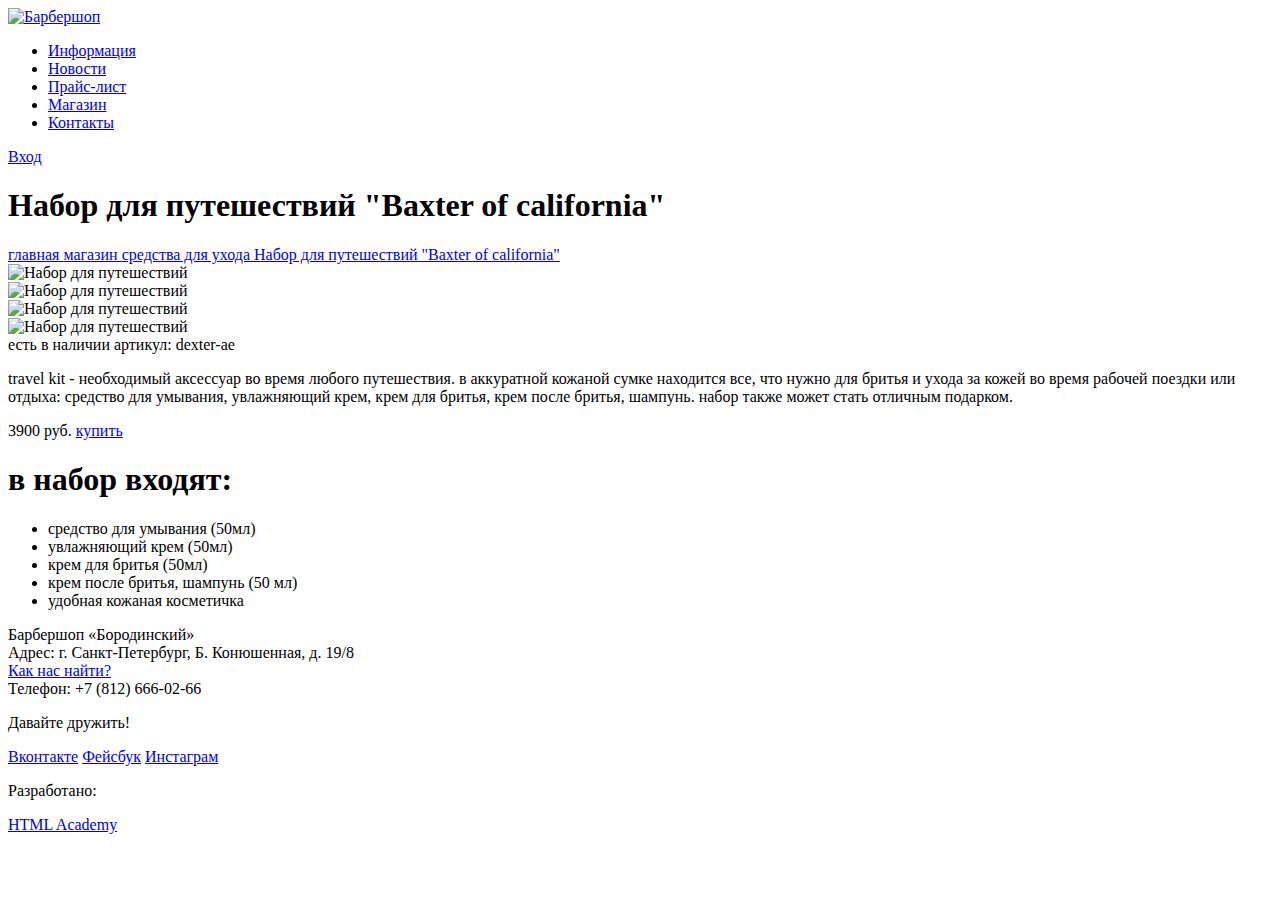
==== barbershop-item.html @ 2c5e6b91 "сделала разметку" ====
<!DOCTYPE html>
<html lang="ru">
<head>
    <meta charset="UTF-8">
    <title>Барбершоп «Бородинский»</title>
</head>
<body>
<header class="main-header">
    <div class="container">
        <a class="logo" href="#">
            <img src="img/index-logo.png" width="200" height="50" alt="Барбершоп">
        </a>
        <nav class="main-navigation">
            <ul>
                <li>
                    <a href="#">Информация</a>
                </li>
                <li>
                    <a href="#">Новости</a>
                </li>
                <li>
                    <a href="#">Прайс-лист</a>
                </li>
                <li>
                    <a href="#">Магазин</a>
                </li>
                <li>
                    <a href="#">Контакты</a>
                </li>
            </ul>
        </nav>
        <div class="user-block">
            <a class="login" href="#">Вход</a>
        </div>
    </div>
</header>
<main>
<h1> Набор для путешествий "Baxter of california"</h1>
    <div class="breadcrumbs">
        <a href="#"> главная </a>
        <a href="#"> магазин </a>
        <a href="#"> средства для ухода </a>
        <a class="disabled" href="#"> Набор для путешествий "Baxter of california" </a>
    </div>

    <article class="item"
    <div class="item-gallery">
    <div> <img src="# " width="50" height="60" alt="Набор для путешествий "Baxter of california""> </div>
    <div> <img src="# " width="20" height="20" alt="Набор для путешествий "Baxter of california""> </div>
    <div> <img src="# " width="20" height="20" alt="Набор для путешествий "Baxter of california""> </div>
    <div> <img src="# " width="20" height="20" alt="Набор для путешествий "Baxter of california""> </div>
</div>
    <span> есть в наличии </span>
    <span> артикул: dexter-ae</span>
<p class="about-item">
    travel kit - необходимый аксессуар во время любого путешествия. в аккуратной кожаной сумке находится все,
    что нужно для бритья и ухода за кожей во время рабочей поездки или отдыха: средство для умывания, увлажняющий крем,
    крем для бритья, крем после бритья, шампунь. набор также может стать отличным подарком.
</p>
    <span class="price"> 3900 руб. </span>
    <a class="button" href="#"> купить </a>

    <h1> в набор входят:</h1>
    <ul class="item-content">
        <li> средство для умывания (50мл) </li>
        <li> увлажняющий крем (50мл) </li>
        <li> крем для бритья (50мл) </li>
        <li> крем после бритья, шампунь (50 мл) </li>
        <li> удобная кожаная косметичка</li>
    </ul>
</article>
</main>
<footer class="main-footer">
    <div class="container">
        <section class="footer-contacts">
            Барбершоп «Бородинский»<br>
            Адрес: г. Санкт-Петербург, Б. Конюшенная, д. 19/8<br>
            <a href="#">Как нас найти?</a><br>
            Телефон: +7 (812) 666-02-66
        </section>
        <section class="footer-social">
            <p>Давайте дружить!</p>
            <a class="social-btn social-btn-vk" href="#">Вконтакте</a>
            <a class="social-btn social-btn-fb" href="#">Фейсбук</a>
            <a class="social-btn social-btn-inst" href="#">Инстаграм</a>
        </section>
        <section class="footer-copyright">
            <p>Разработано:</p>
            <a class="btn" href="https://htmlacademy.ru">HTML Academy</a>
        </section>
    </div>
</footer>
</body>
</html>
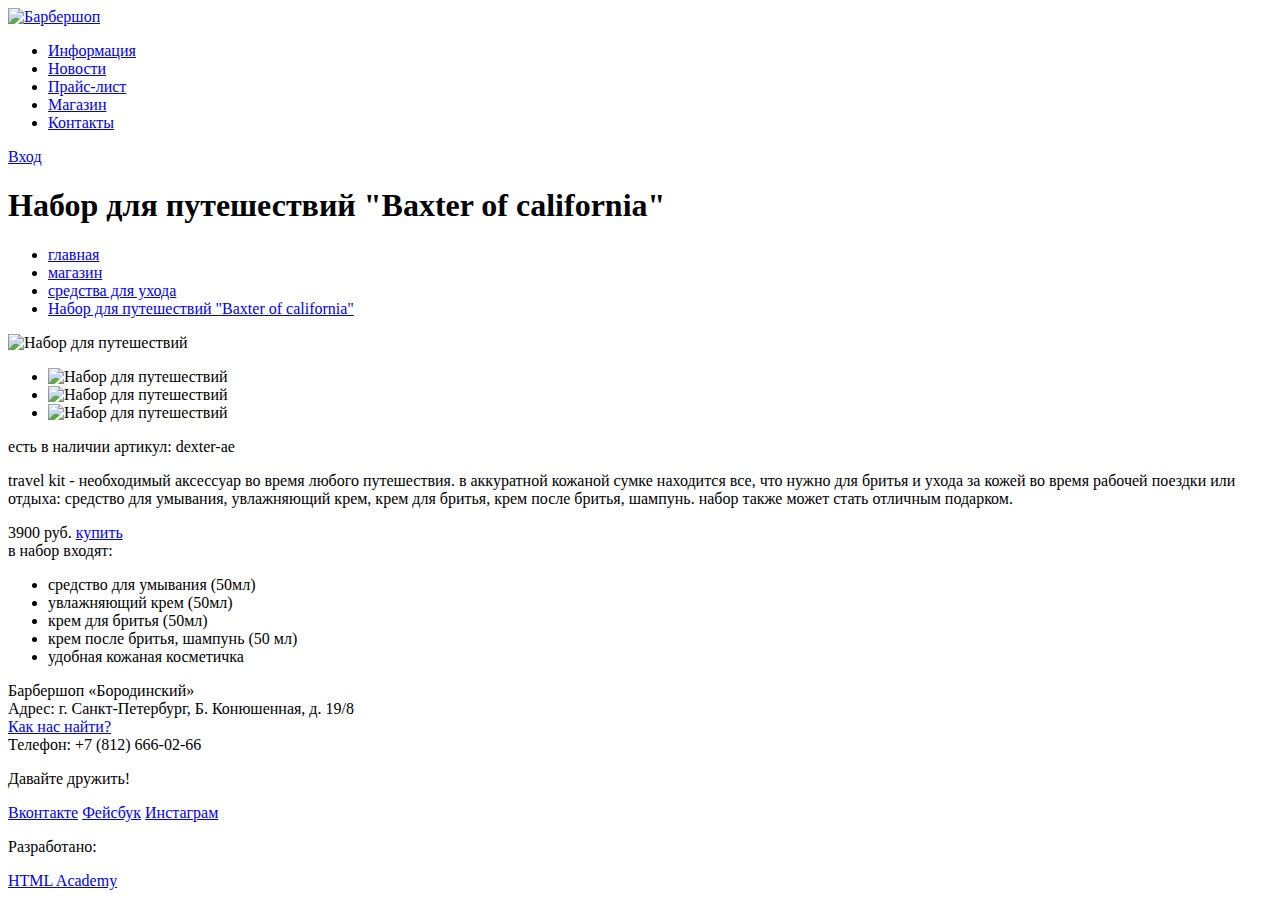
==== commit 1d2e6606: "внесла правки" ====
--- a/barbershop-item.html
+++ b/barbershop-item.html
@@ -2,7 +2,7 @@
 <html lang="ru">
 <head>
     <meta charset="UTF-8">
-    <title>Барбершоп «Бородинский»</title>
+    <title>Набор для путешествий "Baxter of california"</title>
 </head>
 <body>
 <header class="main-header">
@@ -34,41 +34,57 @@
         </div>
     </div>
 </header>
-<main>
-<h1> Набор для путешествий "Baxter of california"</h1>
-    <div class="breadcrumbs">
-        <a href="#"> главная </a>
-        <a href="#"> магазин </a>
-        <a href="#"> средства для ухода </a>
-        <a class="disabled" href="#"> Набор для путешествий "Baxter of california" </a>
+
+
+<main class="container">
+    <div class="content-title">
+    <h1> Набор для путешествий "Baxter of california"</h1>
+    <ul class="breadcrumbs">
+        <li> <a href="#">главная</a></li>
+        <li> <a href="#">магазин</a></li>
+        <li> <a href="#">средства для ухода</a> </li>
+        <li> <a class="active" href="#">Набор для путешествий "Baxter of california"</a> </li>
+    </ul>
     </div>
 
-    <article class="item"
+    <section class="content">
+    <div class="item">
+
     <div class="item-gallery">
-    <div> <img src="# " width="50" height="60" alt="Набор для путешествий "Baxter of california""> </div>
-    <div> <img src="# " width="20" height="20" alt="Набор для путешествий "Baxter of california""> </div>
-    <div> <img src="# " width="20" height="20" alt="Набор для путешествий "Baxter of california""> </div>
-    <div> <img src="# " width="20" height="20" alt="Набор для путешествий "Baxter of california""> </div>
-</div>
-    <span> есть в наличии </span>
-    <span> артикул: dexter-ae</span>
-<p class="about-item">
+    <div class="item-big-img"> <img src="# " width="50" height="60" alt="Набор для путешествий "Baxter of california""></div>
+         <ul class="item-small-img">
+    <li> <img src="# " width="20" height="20" alt="Набор для путешествий "Baxter of california""> </li>
+    <li> <img src="# " width="20" height="20" alt="Набор для путешествий "Baxter of california""> </li>
+    <li> <img src="# " width="20" height="20" alt="Набор для путешествий "Baxter of california""> </li>
+        </ul>
+        </div>
+
+    <div class="item-description">
+    <span class="exist">есть в наличии</span>
+    <span class="article">артикул: dexter-ae</span>
+    </div>
+
+<p class="item-info">
     travel kit - необходимый аксессуар во время любого путешествия. в аккуратной кожаной сумке находится все,
     что нужно для бритья и ухода за кожей во время рабочей поездки или отдыха: средство для умывания, увлажняющий крем,
     крем для бритья, крем после бритья, шампунь. набор также может стать отличным подарком.
 </p>
-    <span class="price"> 3900 руб. </span>
-    <a class="button" href="#"> купить </a>
+    <div class="item-buy">
+    <span class="price">3900 руб.</span>
+    <a class="button" href="#">купить</a>
+    </div>
 
-    <h1> в набор входят:</h1>
-    <ul class="item-content">
-        <li> средство для умывания (50мл) </li>
-        <li> увлажняющий крем (50мл) </li>
-        <li> крем для бритья (50мл) </li>
-        <li> крем после бритья, шампунь (50 мл) </li>
-        <li> удобная кожаная косметичка</li>
+    <div class="set-info"
+    <h2 class="index-content-title">в набор входят:</h2>
+    <ul class="item-set">
+        <li>средство для умывания (50мл)</li>
+        <li>увлажняющий крем (50мл)</li>
+        <li>крем для бритья (50мл)</li>
+        <li>крем после бритья, шампунь (50 мл)</li>
+        <li>удобная кожаная косметичка</li>
     </ul>
-</article>
+    </div>
+        
 </main>
 <footer class="main-footer">
     <div class="container">
@@ -89,6 +105,7 @@
             <a class="btn" href="https://htmlacademy.ru">HTML Academy</a>
         </section>
     </div>
+    </section>
 </footer>
 </body>
 </html>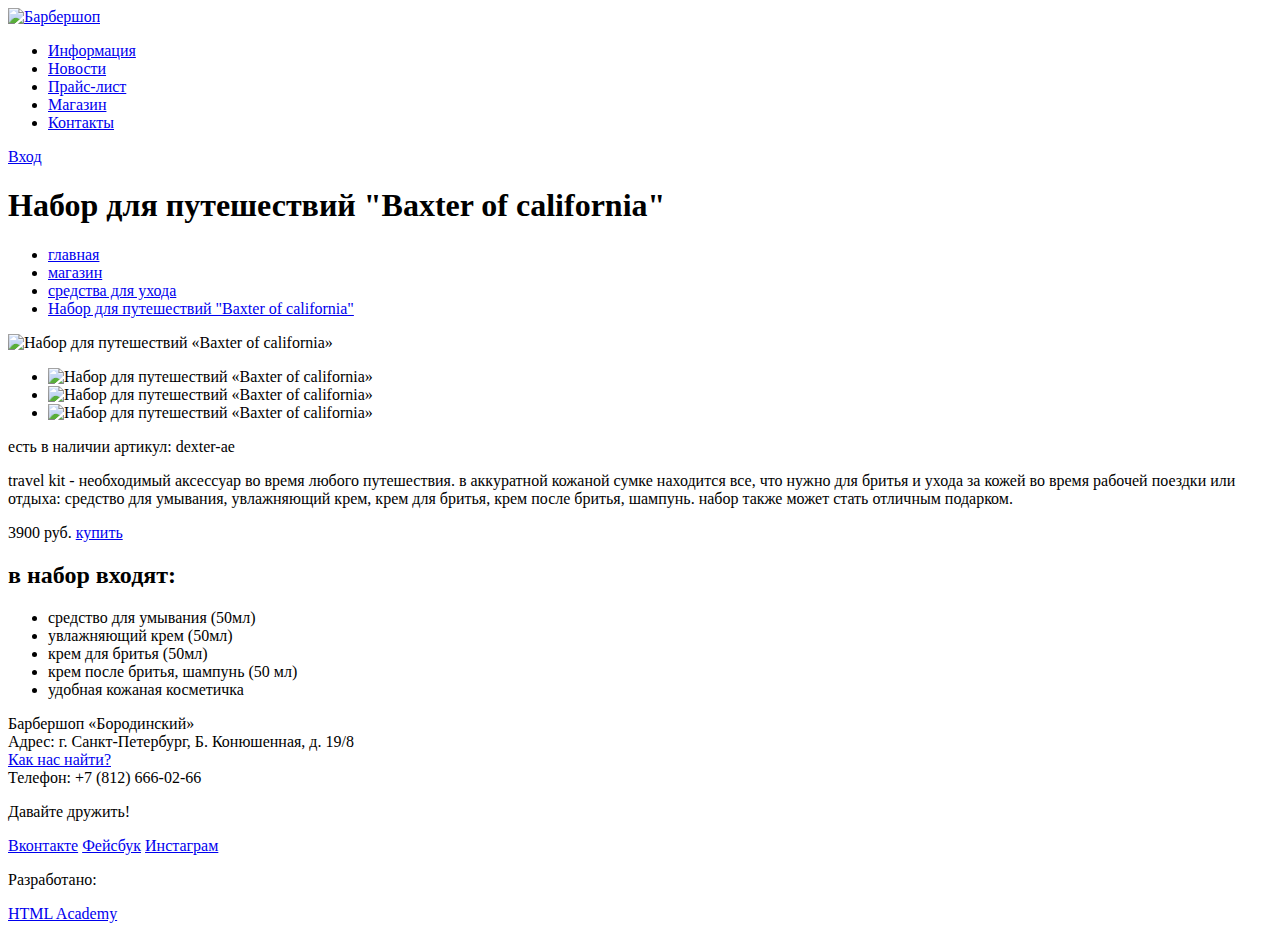
==== commit f13bca3e: "правки barber shop" ====
--- a/barbershop-item.html
+++ b/barbershop-item.html
@@ -37,7 +37,7 @@
 
 
 <main class="container">
-    <div class="content-title">
+    <section class="content-title">
     <h1> Набор для путешествий "Baxter of california"</h1>
     <ul class="breadcrumbs">
         <li> <a href="#">главная</a></li>
@@ -45,24 +45,21 @@
         <li> <a href="#">средства для ухода</a> </li>
         <li> <a class="active" href="#">Набор для путешествий "Baxter of california"</a> </li>
     </ul>
-    </div>
+    </section>
 
     <section class="content">
-    <div class="item">
-
     <div class="item-gallery">
-    <div class="item-big-img"> <img src="# " width="50" height="60" alt="Набор для путешествий "Baxter of california""></div>
+    <div class="item-big-img"> <img src="# " width="50" height="60" alt="Набор для путешествий «Baxter of california»"></div>
          <ul class="item-small-img">
-    <li> <img src="# " width="20" height="20" alt="Набор для путешествий "Baxter of california""> </li>
-    <li> <img src="# " width="20" height="20" alt="Набор для путешествий "Baxter of california""> </li>
-    <li> <img src="# " width="20" height="20" alt="Набор для путешествий "Baxter of california""> </li>
+    <li> <img src="# " width="20" height="20" alt="Набор для путешествий «Baxter of california»"> </li>
+    <li> <img src="# " width="20" height="20" alt="Набор для путешествий «Baxter of california»"> </li>
+    <li> <img src="# " width="20" height="20" alt="Набор для путешествий «Baxter of california»"> </li>
         </ul>
         </div>
 
     <div class="item-description">
     <span class="exist">есть в наличии</span>
     <span class="article">артикул: dexter-ae</span>
-    </div>
 
 <p class="item-info">
     travel kit - необходимый аксессуар во время любого путешествия. в аккуратной кожаной сумке находится все,
@@ -74,7 +71,7 @@
     <a class="button" href="#">купить</a>
     </div>
 
-    <div class="set-info"
+    <div class="set-info">
     <h2 class="index-content-title">в набор входят:</h2>
     <ul class="item-set">
         <li>средство для умывания (50мл)</li>
@@ -84,7 +81,8 @@
         <li>удобная кожаная косметичка</li>
     </ul>
     </div>
-        
+    </div>
+    </section>
 </main>
 <footer class="main-footer">
     <div class="container">
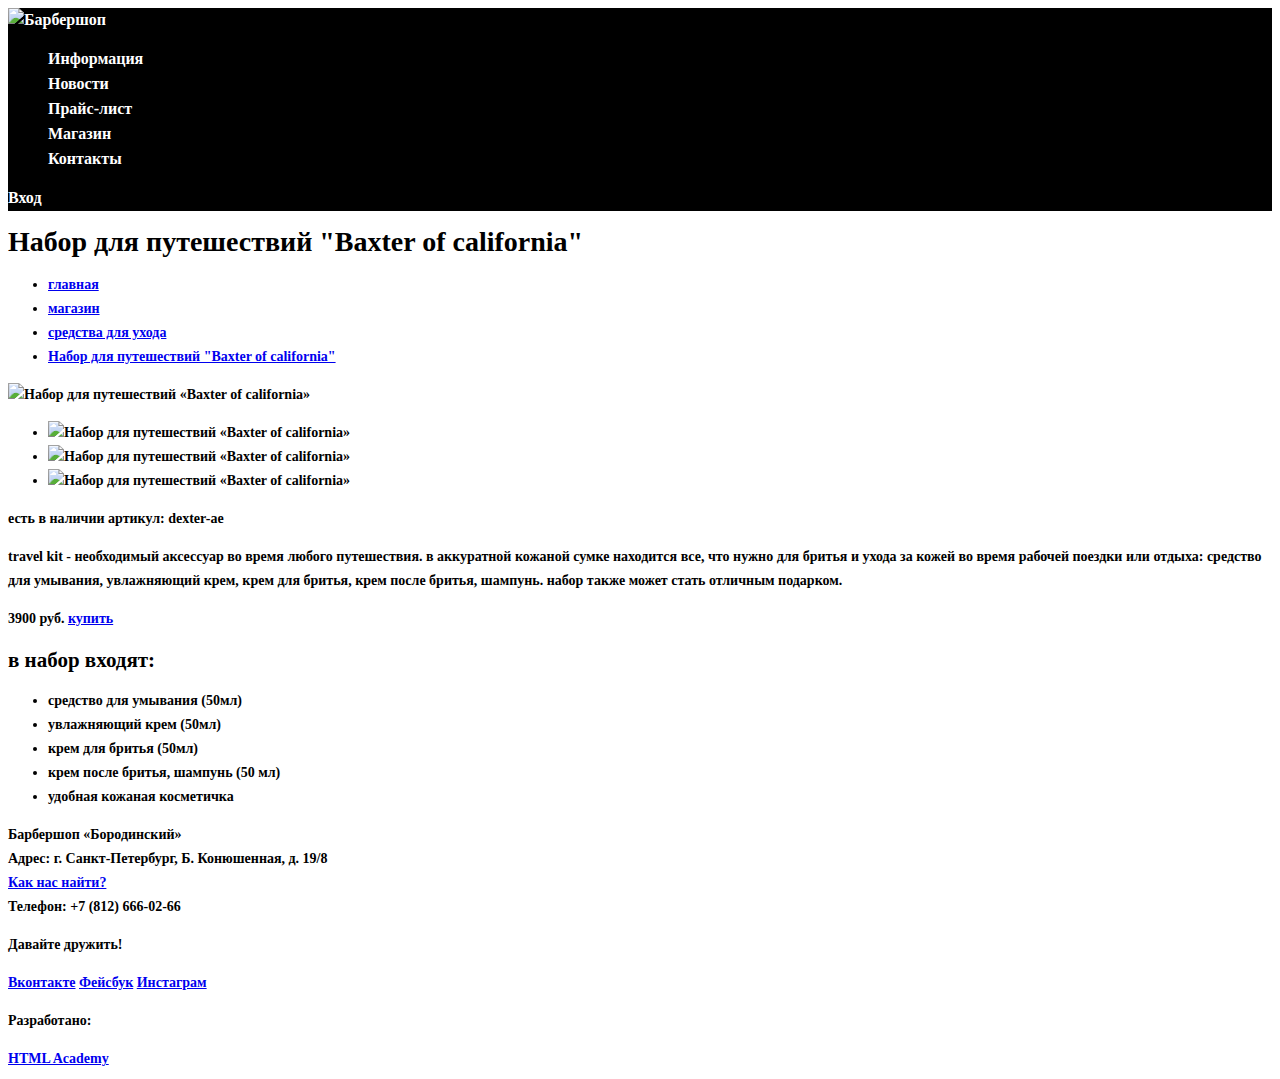
==== commit 0beaa6de: "Подготовка графики и текстовых стилей «Барбершопа»" ====
--- a/barbershop-item.html
+++ b/barbershop-item.html
@@ -3,12 +3,13 @@
 <head>
     <meta charset="UTF-8">
     <title>Набор для путешествий "Baxter of california"</title>
+    <link href="css/style.css" rel="stylesheet">
 </head>
 <body>
 <header class="main-header">
     <div class="container">
         <a class="logo" href="#">
-            <img src="img/index-logo.png" width="200" height="50" alt="Барбершоп">
+            <img src="img/logo111.png" width="111" height="24" alt="Барбершоп">
         </a>
         <nav class="main-navigation">
             <ul>
@@ -38,50 +39,53 @@
 
 <main class="container">
     <section class="content-title">
-    <h1> Набор для путешествий "Baxter of california"</h1>
-    <ul class="breadcrumbs">
-        <li> <a href="#">главная</a></li>
-        <li> <a href="#">магазин</a></li>
-        <li> <a href="#">средства для ухода</a> </li>
-        <li> <a class="active" href="#">Набор для путешествий "Baxter of california"</a> </li>
-    </ul>
+        <h1> Набор для путешествий "Baxter of california"</h1>
+        <ul class="breadcrumbs">
+            <li><a href="#">главная</a></li>
+            <li><a href="#">магазин</a></li>
+            <li><a href="#">средства для ухода</a></li>
+            <li><a class="active" href="#">Набор для путешествий "Baxter of california"</a></li>
+        </ul>
     </section>
 
     <section class="content">
-    <div class="item-gallery">
-    <div class="item-big-img"> <img src="# " width="50" height="60" alt="Набор для путешествий «Baxter of california»"></div>
-         <ul class="item-small-img">
-    <li> <img src="# " width="20" height="20" alt="Набор для путешествий «Baxter of california»"> </li>
-    <li> <img src="# " width="20" height="20" alt="Набор для путешествий «Baxter of california»"> </li>
-    <li> <img src="# " width="20" height="20" alt="Набор для путешествий «Baxter of california»"> </li>
-        </ul>
+        <div class="item-gallery">
+            <div class="item-big-img"><img src="img/layer 47.jpg" width="460" height="498"
+                                           alt="Набор для путешествий «Baxter of california»"></div>
+            <ul class="item-small-img">
+                <li><img src="img/layer 45.jpg" width="140" height="149" alt="Набор для путешествий «Baxter of california»"></li>
+                <li><img src="img/layer 46.jpg" width="140" height="149" alt="Набор для путешествий «Baxter of california»"></li>
+                <li><img src="img/layer 47.jpg" width="140" height="149" alt="Набор для путешествий «Baxter of california»"></li>
+            </ul>
         </div>
 
-    <div class="item-description">
-    <span class="exist">есть в наличии</span>
-    <span class="article">артикул: dexter-ae</span>
+        <div class="item-description">
+            <span class="exist">есть в наличии</span>
+            <span class="article">артикул: dexter-ae</span>
 
-<p class="item-info">
-    travel kit - необходимый аксессуар во время любого путешествия. в аккуратной кожаной сумке находится все,
-    что нужно для бритья и ухода за кожей во время рабочей поездки или отдыха: средство для умывания, увлажняющий крем,
-    крем для бритья, крем после бритья, шампунь. набор также может стать отличным подарком.
-</p>
-    <div class="item-buy">
-    <span class="price">3900 руб.</span>
-    <a class="button" href="#">купить</a>
-    </div>
+            <p class="item-info">
+                travel kit - необходимый аксессуар во время любого путешествия. в аккуратной кожаной сумке находится
+                все,
+                что нужно для бритья и ухода за кожей во время рабочей поездки или отдыха: средство для умывания,
+                увлажняющий крем,
+                крем для бритья, крем после бритья, шампунь. набор также может стать отличным подарком.
+            </p>
+            <div class="item-buy">
+                <span class="price">3900 руб.</span>
+                <a class="button" href="#">купить</a>
+            </div>
 
-    <div class="set-info">
-    <h2 class="index-content-title">в набор входят:</h2>
-    <ul class="item-set">
-        <li>средство для умывания (50мл)</li>
-        <li>увлажняющий крем (50мл)</li>
-        <li>крем для бритья (50мл)</li>
-        <li>крем после бритья, шампунь (50 мл)</li>
-        <li>удобная кожаная косметичка</li>
-    </ul>
-    </div>
-    </div>
+            <div class="set-info">
+                <h2 class="index-content-title">в набор входят:</h2>
+                <ul class="item-set">
+                    <li>средство для умывания (50мл)</li>
+                    <li>увлажняющий крем (50мл)</li>
+                    <li>крем для бритья (50мл)</li>
+                    <li>крем после бритья, шампунь (50 мл)</li>
+                    <li>удобная кожаная косметичка</li>
+                </ul>
+            </div>
+        </div>
     </section>
 </main>
 <footer class="main-footer">
@@ -103,7 +107,6 @@
             <a class="btn" href="https://htmlacademy.ru">HTML Academy</a>
         </section>
     </div>
-    </section>
 </footer>
 </body>
 </html>--- a/css/style.css
+++ b/css/style.css
@@ -0,0 +1,42 @@
+body {
+   font-size: 14px;
+    line-height: 24px;
+    color: #000000;
+    font-weight: Bold;
+    font-family: PT Sans Narrow Bold;
+}
+
+
+.main-header a{
+    font-size: 16px;
+    line-height: auto;
+    color: #ffffff;
+    text-decoration: none;
+}
+
+.main-header {
+    background-color: black;
+}
+
+.features-item .features-name {
+    font-size: 30px;
+    line-height: auto;
+    color: #f7f4f1;
+
+}
+
+.index-content .index-content-title {
+    font-size: 30px;
+    line-height: auto;
+    color: #000000;
+}
+
+.filter-items .index-content-title {
+    font-size: 24px;
+    line-height: auto;
+}
+
+.price-list-title {
+    font-size: 46px;
+    line-height: auto;
+}
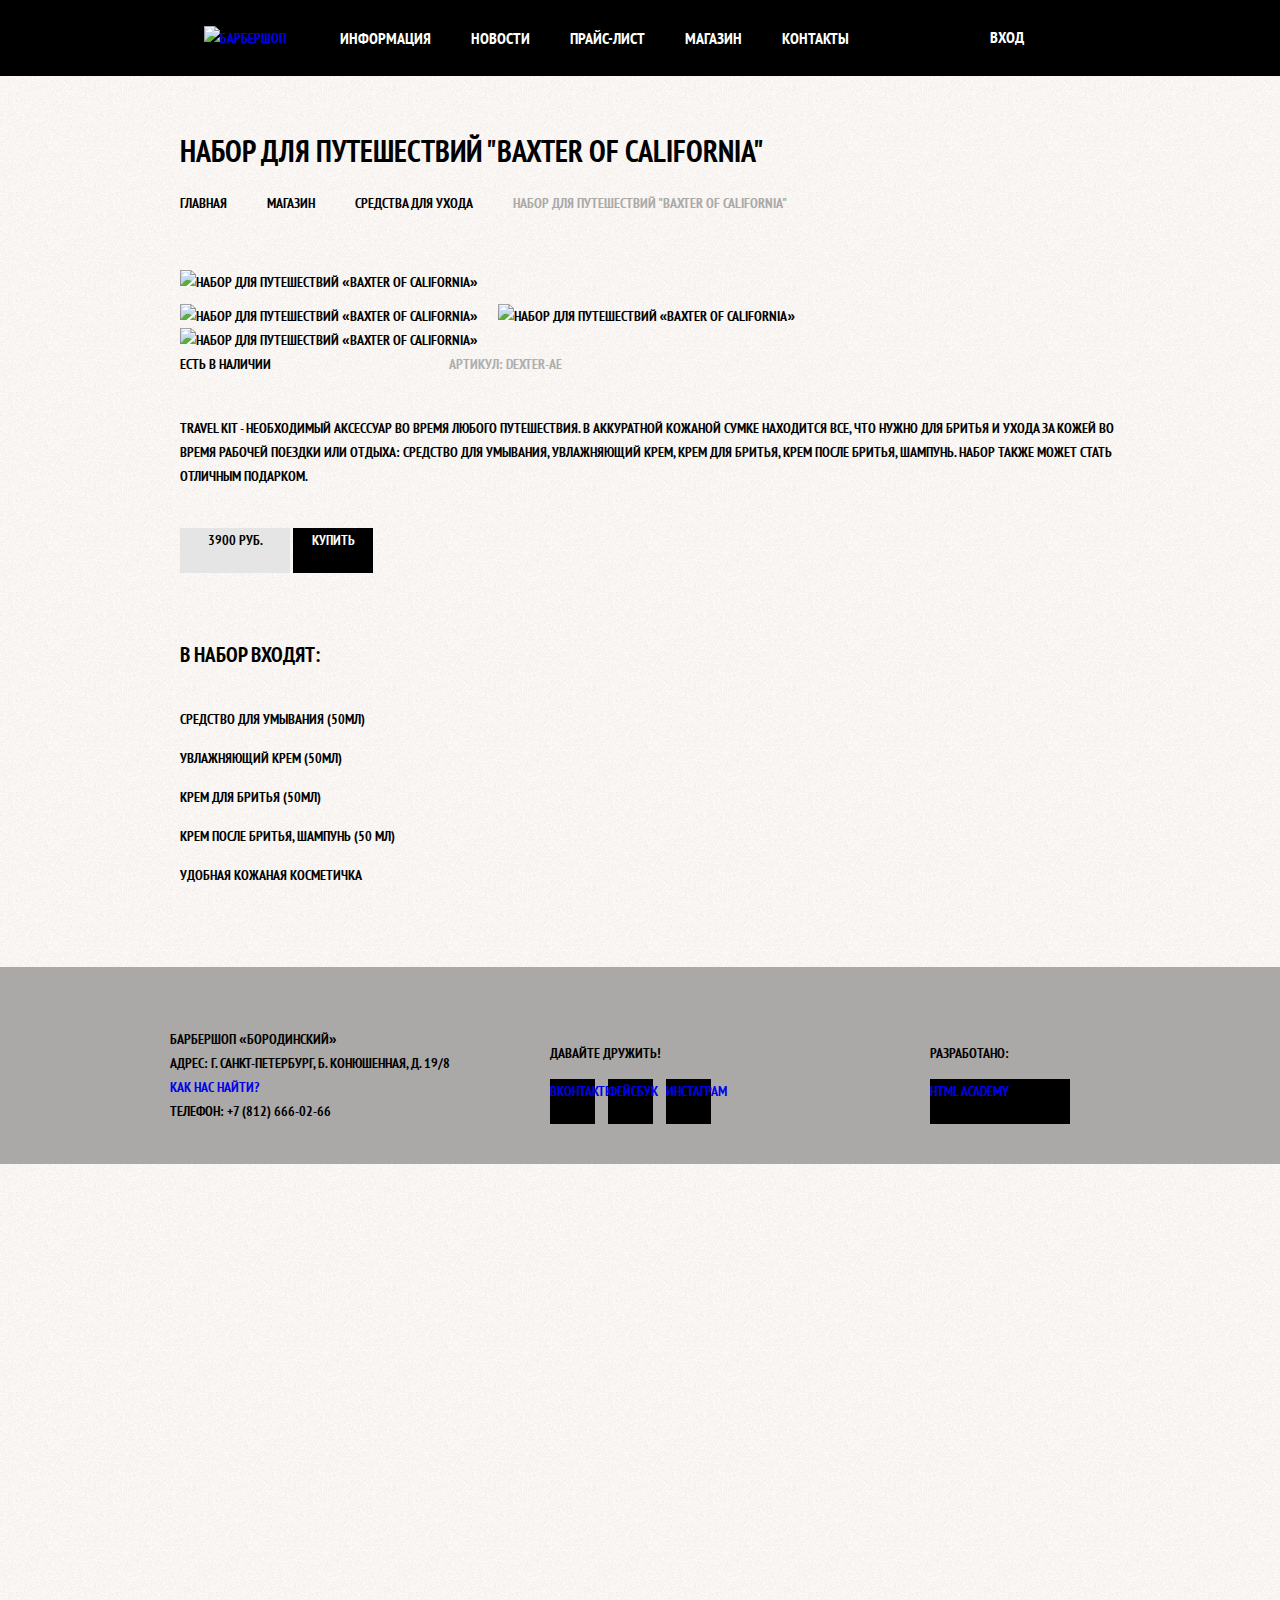
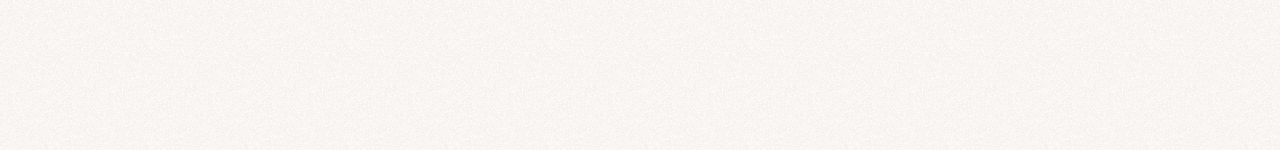
==== commit 960f6453: "сетка" ====
--- a/barbershop-item.html
+++ b/barbershop-item.html
@@ -7,7 +7,7 @@
 </head>
 <body>
 <header class="main-header">
-    <div class="container">
+    <div class="container clearfix">
         <a class="logo" href="#">
             <img src="img/logo111.png" width="111" height="24" alt="Барбершоп">
         </a>
@@ -38,6 +38,7 @@
 
 
 <main class="container">
+    <div class="container">
     <section class="content-title">
         <h1> Набор для путешествий "Baxter of california"</h1>
         <ul class="breadcrumbs">
@@ -87,9 +88,10 @@
             </div>
         </div>
     </section>
+        </div>
 </main>
 <footer class="main-footer">
-    <div class="container">
+    <div class="container clearfix">
         <section class="footer-contacts">
             Барбершоп «Бородинский»<br>
             Адрес: г. Санкт-Петербург, Б. Конюшенная, д. 19/8<br>
--- a/css/style.css
+++ b/css/style.css
@@ -1,42 +1,402 @@
+
+@font-face {
+    font-family: "PT Sans Narrow Bold";
+    src: url("../fonts/ptsansnarrowbold.woff");
+}
+
+html, body {
+    margin: 0;
+    padding: 0;
+}
+
+a {
+    text-decoration: none;
+}
+
+ul {
+    list-style: none;
+    padding: 0;
+    margin: 0;
+}
+
+h1{
+    font-size: 30px;
+    line-height: 40px;
+    color: #000000;
+    margin: 0;
+    margin-bottom: 20px;
+}
+
+.container {
+    margin: 0 auto;
+    width: 940px;
+    padding: 0 10px;
+}
+
+.clearfix::after {
+    content: "";
+    display: table;
+    clear: both;
+}
+
+
+/* header */
+
+.main-header {
+    min-height: 70px;
+}
+
+.logo {
+    width: 150px;
+    float: left;
+    text-align: center;
+    padding-top: 26px;
+}
+
+.main-navigation {
+    width: 630px;
+    float: left;
+    font-size: 0;
+}
+
+.main-navigation li {
+   display: inline-block;
+    vertical-align: top;
+}
+
+.main-navigation a{
+    padding: 25px 20px;
+    display: block;
+    font-size: 16px;
+    line-height: 26px;
+    color: #ffffff;
+}
+
+.user-block {
+    width: 140px;
+    float: right;
+}
+
+.user-block a {
+    padding: 25px 20px;
+    display: block;
+    color: #ffffff;
+    font-size: 16px;
+}
+
+/* каталог */
+
+
+.content-title {
+    padding: 55px 0 50px 0;
+}
+
+
+.breadcrumbs {
+font-size: 0;
+}
+
+.breadcrumbs li {
+    display: inline-block;
+    vertical-align: top;
+}
+
+.breadcrumbs a{
+    font-size: 14px;
+    padding-right: 40px;
+    color: #000000;
+}
+.breadcrumbs a.active{
+    color: #aba9a7;
+}
+
+.filter-items{
+    width: 220px;
+    float: left;
+}
+
+.catalog-right {
+    width: 700px;
+    float: right;
+}
+
+.filter-checkbox, .filter-radio {
+    padding-bottom: 27px;
+}
+
+.catalog {
+    font-size:0;
+}
+
+.catalog-item {
+    width: 220px;
+    min-height: 286px;
+    background-color: white;
+    display: inline-block;
+    vertical-align: top;
+    font-size: 14px;
+    line-height: 18px;
+    margin: 0 20px 20px 0;
+}
+
+.catalog-item:nth-child(3n){
+    margin-right:0 ;
+}
+
+.paginator a {
+    text-decoration: none;
+    display: block;
+    font-size: 14px;
+    line-height: 24px;
+    color: #ffffff;
+    background-color: #000000;
+    width: 45px;
+    min-height: 25px;
+    text-align: center;
+    padding: 10px 0px;
+}
+.paginator a.active {
+    color: #000000;
+    background-color: #ffffff;
+}
+
+
+.paginator li {
+    list-style: none;
+    display: inline-block;
+    vertical-align: middle;
+    font-size: 0;
+    margin-right: 5px;
+}
+
+
+
 body {
-   font-size: 14px;
+    font-size: 14px;
     line-height: 24px;
     color: #000000;
-    font-weight: Bold;
-    font-family: PT Sans Narrow Bold;
-}
-
-
-.main-header a{
-    font-size: 16px;
-    line-height: auto;
-    color: #ffffff;
-    text-decoration: none;
-}
+    font-weight: bold;
+    font-family: "PT Sans Narrow Bold", sans-serif;
+    text-transform: uppercase;
+    min-width: 1122px;
+    min-height: 1750px;
+}
+
 
 .main-header {
-    background-color: black;
+    background-color: #000000;
 }
 
 .features-item .features-name {
     font-size: 30px;
-    line-height: auto;
+    line-height: 40px;
     color: #f7f4f1;
 
-}
-
-.index-content .index-content-title {
-    font-size: 30px;
-    line-height: auto;
-    color: #000000;
 }
 
 .filter-items .index-content-title {
     font-size: 24px;
-    line-height: auto;
+    line-height: 34px;
+    padding-bottom: 40px;
 }
 
 .price-list-title {
     font-size: 46px;
-    line-height: auto;
-}
+    line-height: 56px;
+}
+
+/*  футер */
+
+.main-footer {
+    padding-top: 60px;
+    padding-bottom: 40px;
+    margin-top: 65px;
+    background-color: #aba9a7;
+}
+.footer-contacts {
+    float: left;
+    width: 320px;
+    margin-right: 60px;
+}
+
+.footer-social {
+    float: left;
+    width: 180px;
+}
+
+.social-btn{
+    display: inline-block;
+    width: 45px;
+    height: 45px;
+    background: #000000;
+    margin-right: 10px;
+    vertical-align: middle;
+}
+
+.footer-copyright {
+    float: right;
+    width: 180px;}
+
+a.btn{
+    display: inline-block;
+    width: 140px;
+    height: 45px;
+    background: #000000;
+    vertical-align: middle;
+}
+
+.item-description{
+    display: block;
+}
+.item-gallery {
+    float: left;
+    display: block;
+    margin-right: 70px;
+}
+.item-big-img{
+    margin-bottom: 10px;
+}
+.item-small-img li{
+    display: block;
+    float: left;
+    padding-right: 20px;
+}
+
+.item-info{
+    margin-top: 40px;
+    margin-bottom: 40px;
+
+}
+
+.exist {
+    margin-right: 175px;
+}
+
+.article{
+    color: #aeaeae;
+}
+
+.item-buy{
+    margin-bottom: 70px;
+}
+.item-set{
+    margin-top: 40px;
+    margin-bottom: 40px;
+}
+
+a.button {
+    display: inline-block;
+    width: 80px;
+    height: 45px;
+    background: #000000;
+    color: #ffffff;
+    vertical-align: middle;
+    text-align: center;
+}
+
+.price{
+    display: inline-block;
+    width: 110px;
+    height: 45px;
+    background: #e5e5e5;
+    color: #000000;
+    vertical-align: middle;
+    text-align: center;
+}
+
+body {
+    background: url("../img/barbershop-index.png");
+}
+.index-logo {
+    width: 368px;
+    min-height: 204px;
+    margin-right: auto;
+    margin-left: auto;
+    margin-bottom: 25px;
+}
+
+.features {
+    margin-bottom: 80px;
+}
+
+.features-item {
+    float: left;
+    width: 300px;
+    margin-right: 20px;
+}
+
+.features-item:last-child {
+    margin-right: 0;
+}
+
+.index-content {
+    margin-bottom: 35px;
+    padding: 50px 80px;
+}
+
+.index-content-left {
+    float: left;
+    width: 380px;
+}
+
+.index-content-right {
+    float: right;
+    width: 300px;
+
+}
+
+.price-list-title {
+    text-align: center;
+    margin-bottom: 56px;
+}
+
+.about-right {
+    float: right;
+    display: inline-block;
+    vertical-align: top;
+}
+.table{
+    border-collapse: collapse;
+    width: 460px;
+    text-align: left;
+    margin-left: 270px;
+    vertical-align: top;
+}
+
+table caption {
+    text-align: left;
+    margin-bottom: 40px;
+}
+
+.table td {
+    border: 2px solid black;
+    border-collapse: collapse;
+    padding: 10px 15px ;
+    width: 240px;
+}
+
+.item-set li{
+    padding-bottom: 15px;
+}
+.column{
+    padding-left: 40px;
+}
+
+
+td.column-2{
+    text-align: center;
+}
+
+.about-left {
+    float:left;
+    display: inline-block;
+    vertical-align: top;
+}
+
+section.about, .about-bottom {
+    display: inline-block;
+}
+
+.about.index-content-title{
+    margin-bottom: 40px;
+}
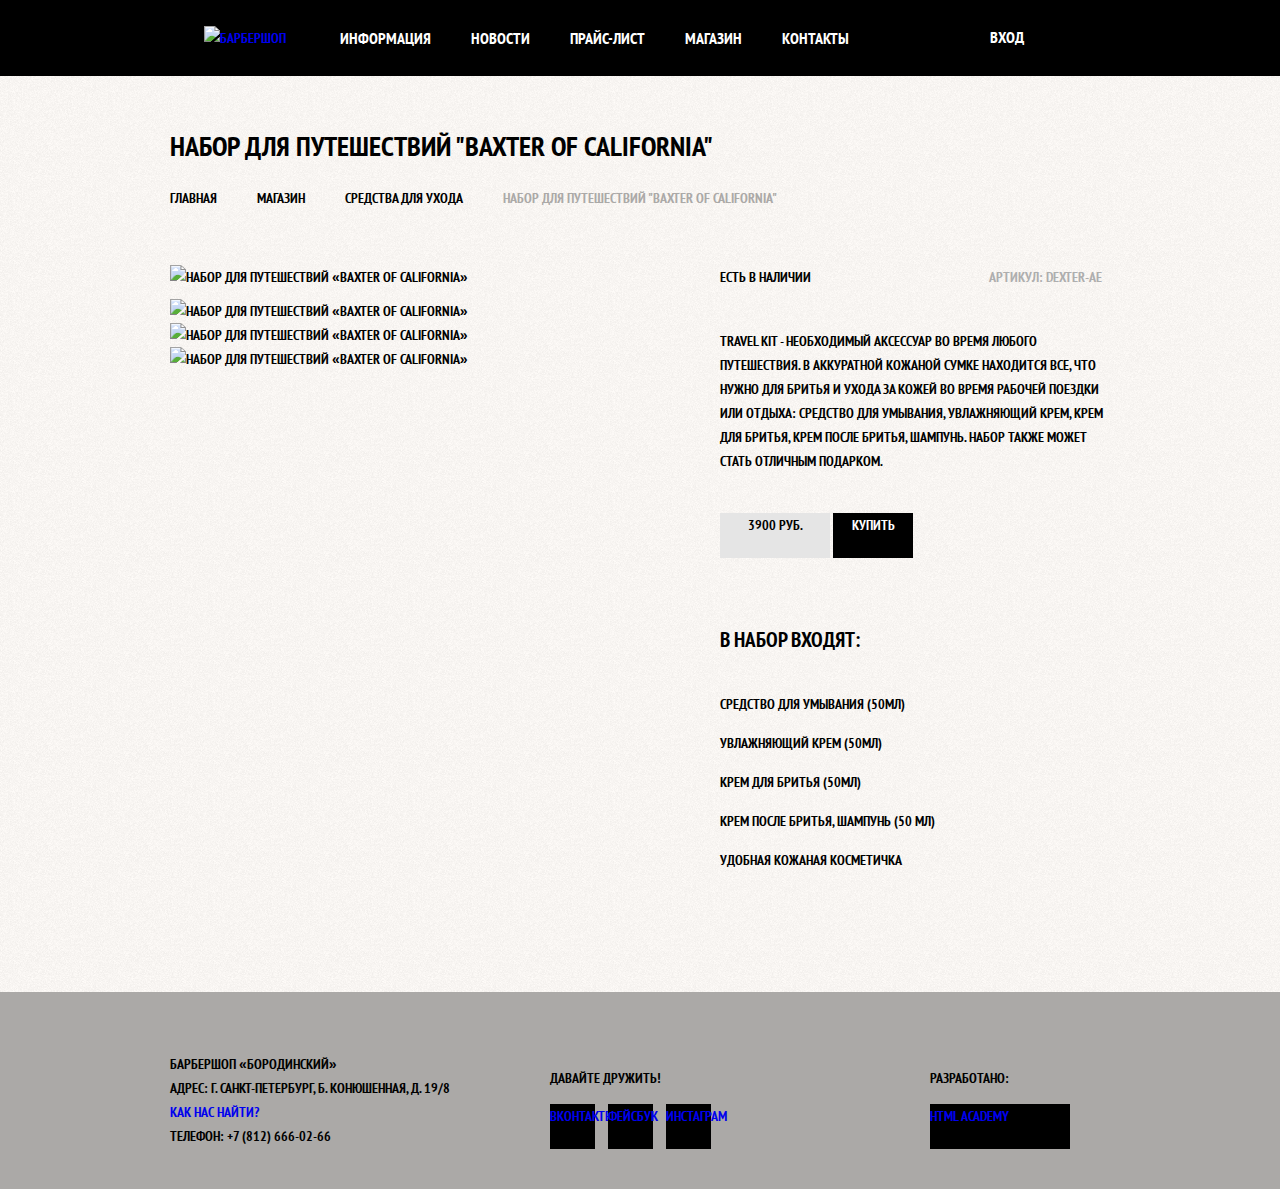
==== commit 55c8b9fc: "правки" ====
--- a/barbershop-item.html
+++ b/barbershop-item.html
@@ -37,7 +37,7 @@
 </header>
 
 
-<main class="container">
+<main>
     <div class="container">
     <section class="content-title">
         <h1> Набор для путешествий "Baxter of california"</h1>
@@ -49,7 +49,7 @@
         </ul>
     </section>
 
-    <section class="content">
+    <section class="content clearfix">
         <div class="item-gallery">
             <div class="item-big-img"><img src="img/layer 47.jpg" width="460" height="498"
                                            alt="Набор для путешествий «Baxter of california»"></div>
--- a/css/style.css
+++ b/css/style.css
@@ -20,12 +20,12 @@
 }
 
 h1{
-    font-size: 30px;
     line-height: 40px;
     color: #000000;
     margin: 0;
     margin-bottom: 20px;
 }
+
 
 .container {
     margin: 0 auto;
@@ -88,7 +88,7 @@
 
 
 .content-title {
-    padding: 55px 0 50px 0;
+    padding: 50px 0;
 }
 
 
@@ -126,6 +126,7 @@
 
 .catalog {
     font-size:0;
+    margin-bottom 20px;
 }
 
 .catalog-item {
@@ -169,8 +170,6 @@
     margin-right: 5px;
 }
 
-
-
 body {
     font-size: 14px;
     line-height: 24px;
@@ -178,10 +177,8 @@
     font-weight: bold;
     font-family: "PT Sans Narrow Bold", sans-serif;
     text-transform: uppercase;
-    min-width: 1122px;
-    min-height: 1750px;
-}
-
+    background: url("../img/barbershop-index.png") 0 0 repeat;
+}
 
 .main-header {
     background-color: #000000;
@@ -247,19 +244,25 @@
 
 .item-description{
     display: block;
+    float: right;
+    width: 390px;
 }
 .item-gallery {
     float: left;
     display: block;
     margin-right: 70px;
+    width: 460px;
 }
 .item-big-img{
     margin-bottom: 10px;
 }
 .item-small-img li{
-    display: block;
-    float: left;
-    padding-right: 20px;
+    display: inline-block;
+    padding-right: 15px;
+}
+
+.item-small-img li:last-child {
+    padding-right: 0px;
 }
 
 .item-info{
@@ -304,9 +307,6 @@
     text-align: center;
 }
 
-body {
-    background: url("../img/barbershop-index.png");
-}
 .index-logo {
     width: 368px;
     min-height: 204px;
@@ -354,12 +354,13 @@
     float: right;
     display: inline-block;
     vertical-align: top;
+    width: 460px;
+    margin-left: 100px;
 }
 .table{
     border-collapse: collapse;
     width: 460px;
     text-align: left;
-    margin-left: 270px;
     vertical-align: top;
 }
 
@@ -378,9 +379,6 @@
 .item-set li{
     padding-bottom: 15px;
 }
-.column{
-    padding-left: 40px;
-}
 
 
 td.column-2{
@@ -391,12 +389,16 @@
     float:left;
     display: inline-block;
     vertical-align: top;
+    width: 380px;
 }
 
 section.about, .about-bottom {
     display: inline-block;
 }
 
-.about.index-content-title{
-    margin-bottom: 40px;
-}
+.about.index-content-title, .about-bottom h2.index-content-title{
+    margin-bottom: 30px;
+}
+h2{
+    margin: 0;
+}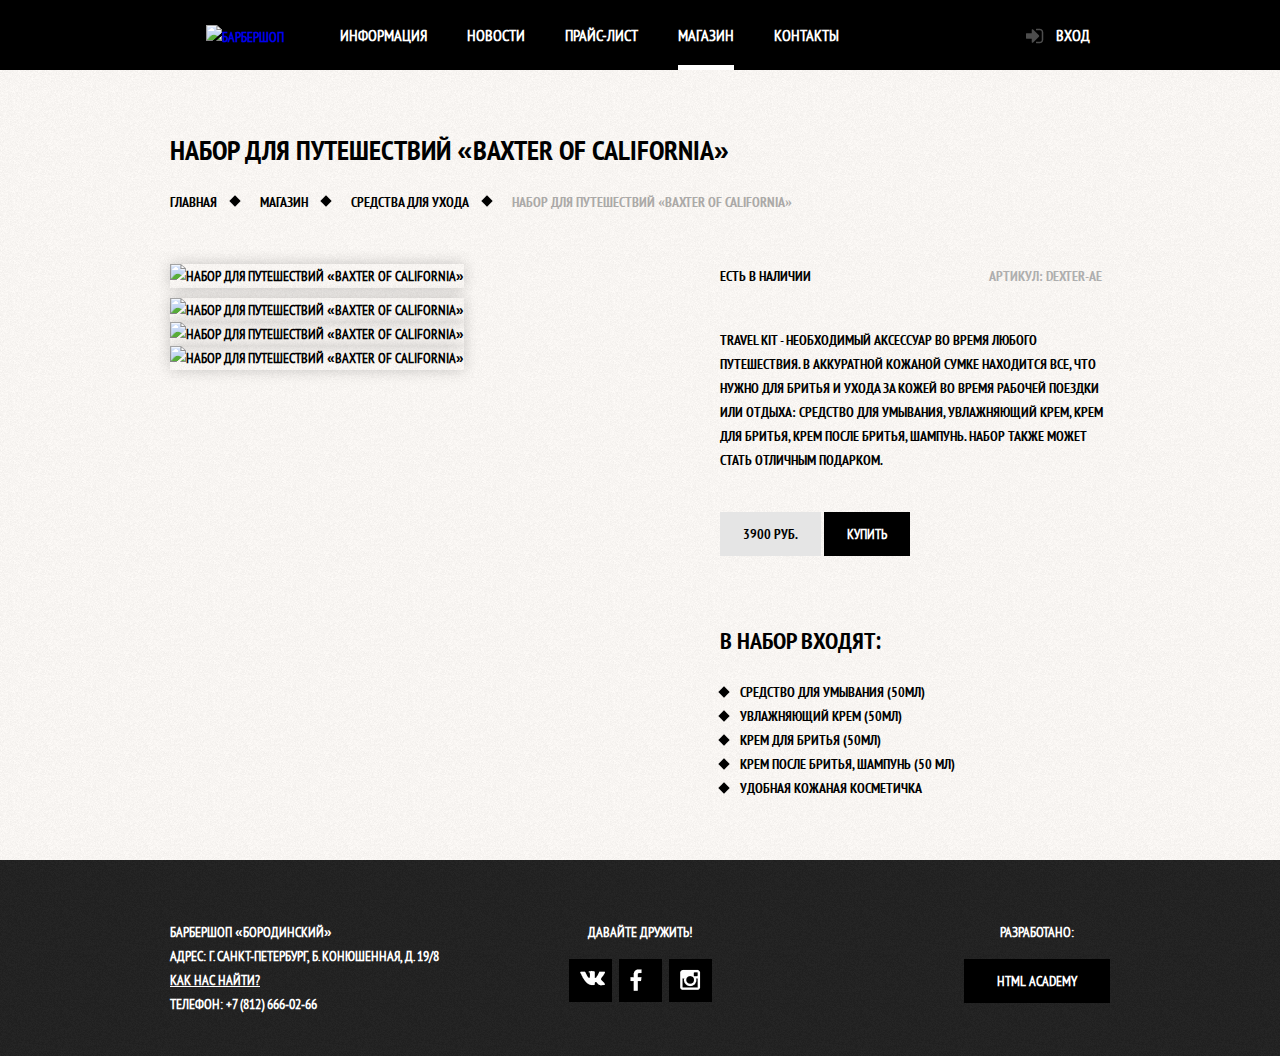
==== commit 6fac3cd1: "декоративный барбершоп)" ====
--- a/barbershop-item.html
+++ b/barbershop-item.html
@@ -3,12 +3,13 @@
 <head>
     <meta charset="UTF-8">
     <title>Набор для путешествий "Baxter of california"</title>
+    <link href="css/normalize.css" rel="stylesheet">
     <link href="css/style.css" rel="stylesheet">
 </head>
 <body>
 <header class="main-header">
     <div class="container clearfix">
-        <a class="logo" href="#">
+        <a class="logo" href="index.html">
             <img src="img/logo111.png" width="111" height="24" alt="Барбершоп">
         </a>
         <nav class="main-navigation">
@@ -20,10 +21,10 @@
                     <a href="#">Новости</a>
                 </li>
                 <li>
-                    <a href="#">Прайс-лист</a>
+                    <a href="barbershop-price.html">Прайс-лист</a>
                 </li>
-                <li>
-                    <a href="#">Магазин</a>
+                <li class="active">
+                    <span>Магазин</span>
                 </li>
                 <li>
                     <a href="#">Контакты</a>
@@ -40,12 +41,12 @@
 <main>
     <div class="container">
     <section class="content-title">
-        <h1> Набор для путешествий "Baxter of california"</h1>
+        <h1> Набор для путешествий «Baxter of california»</h1>
         <ul class="breadcrumbs">
-            <li><a href="#">главная</a></li>
+            <li><a href="index.html">главная</a></li>
             <li><a href="#">магазин</a></li>
-            <li><a href="#">средства для ухода</a></li>
-            <li><a class="active" href="#">Набор для путешествий "Baxter of california"</a></li>
+            <li><a href="barbershop-shop.html">средства для ухода</a></li>
+            <li class="current">Набор для путешествий «Baxter of california»</li>
         </ul>
     </section>
 
@@ -78,7 +79,7 @@
 
             <div class="set-info">
                 <h2 class="index-content-title">в набор входят:</h2>
-                <ul class="item-set">
+                <ul class="item-set-small">
                     <li>средство для умывания (50мл)</li>
                     <li>увлажняющий крем (50мл)</li>
                     <li>крем для бритья (50мл)</li>
--- a/css/style.css
+++ b/css/style.css
@@ -4,6 +4,11 @@
     src: url("../fonts/ptsansnarrowbold.woff");
 }
 
+@font-face {
+    font-family: "PT Sans Narrow";
+    src: url("../fonts/ptsansnarrow.woff");
+}
+
 html, body {
     margin: 0;
     padding: 0;
@@ -24,6 +29,7 @@
     color: #000000;
     margin: 0;
     margin-bottom: 20px;
+    font-family: "PT Sans Narrow Bold", "Arial", sans-serif;
 }
 
 
@@ -39,76 +45,382 @@
     clear: both;
 }
 
+body {
+    font-size: 14px;
+    line-height: 24px;
+    color: #000000;
+    font-weight: bold;
+    font-family: "PT Sans Narrow", "Arial", sans-serif;
+    text-transform: uppercase;
+    background: #f6f3f0 url("../img/barbershop-index.png") 0 0 repeat;
+    min-width: 960px;
+}
+
+body.index {
+    background: #000000 url("../img/barbershop-index.jpg") no-repeat center top;
+    color: #ffffff;
+}
+
 
 /* header */
+
 
 .main-header {
     min-height: 70px;
+    background-color: #000000;
+    margin-bottom: 60px;
+    color: #ffffff;
 }
 
 .logo {
     width: 150px;
     float: left;
     text-align: center;
-    padding-top: 26px;
+    padding-top:25px;
+    padding-bottom:13px;
+}
+
+.logo img{
+    width:111px;
+    height:24px;
 }
 
 .main-navigation {
     width: 630px;
     float: left;
     font-size: 0;
+    margin: 0;
+    padding: 0;
 }
 
 .main-navigation li {
-   display: inline-block;
+    display: inline-block;
     vertical-align: top;
+    font-size: 16px;
+    line-height: 20px;
 }
 
 .main-navigation a{
     padding: 25px 20px;
     display: block;
     font-size: 16px;
-    line-height: 26px;
     color: #ffffff;
 }
 
+.main-navigation a:hover {
+    background: #242424;
+}
+
+
+
+.main-navigation .active {
+    position: relative;
+
+    background-color: none;
+}
+
+.main-navigation .active a:hover {
+    background: none;
+}
+
+.main-navigation .active::after {
+    content: "";
+    position: absolute;
+    right: 20px;
+    bottom: 0;
+    left: 20px;
+
+    height: 5px;
+
+    background-color: #ffffff;
+}
+
+.main-navigation .active span {
+    display: block;
+    padding: 25px 20px;
+}
+
 .user-block {
-    width: 140px;
+   max-width: 140px;
     float: right;
 }
 
-.user-block a {
-    padding: 25px 20px;
-    display: block;
+.login {
+    display: inline-block;
     color: #ffffff;
     font-size: 16px;
-}
-
-/* каталог */
-
+    line-height: 20px;
+    position: relative;
+    padding: 25px 20px;
+    padding-left: 50px;
+    vertical-align: top;
+}
+
+.login:hover, .logo:hover{
+    background-color: #242424;
+}
+
+.login::before {
+    content: "";
+    position: absolute;
+    top: 28px;
+    left: 20px;
+
+    width: 18px;
+    height: 18px;
+    background: transparent url("../img/sprite.png") no-repeat;
+    opacity: 0.3;
+    background-position: -5px -96px;
+}
+
+
+.login:hover::before {
+    opacity: 1;
+}
+
+
+
+
+/* index */
+
+.index-logo {
+    width: 368px;
+    height: 204px;
+    margin: 0 auto;
+    margin-bottom: 25px;
+}
+
+
+
+.index-logo img {
+    width: 368px;
+    height: 204px;
+}
+
+.features {
+    margin-bottom: 80px;
+}
+
+.features-item {
+    float: left;
+    width: 300px;
+    margin-right: 20px;
+    text-align: center;
+}
+
+.features-item:last-child {
+    margin-right: 0;
+}
+
+.features-name {
+    position: relative;
+
+    display: block;
+    margin-bottom: 30px;
+    padding-bottom: 35px;
+
+    font-size: 30px;
+    line-height: 42px;
+}
+
+.features-item p {
+    margin: 10px;
+    margin-bottom: 0;
+
+}
+
+.features-name::after {
+    content: "";
+    position: absolute;
+    bottom: 0;
+    left: 50%;
+
+    display: block;
+    width: 20px;
+    height: 20px;
+    margin-left: -10px;
+
+    background-color: #ffffff;
+    transform: rotate(45deg);
+}
+
+.index-content {
+    margin-bottom: 35px;
+    padding: 50px 80px;
+    color: #000000;
+    background: url("../img/layer 17 copy.png") no-repeat center,
+    #f8f5f2 url("../img/barbershop-index.png");
+    font-family: "PT Sans Narrow Bold", "Arial", sans-serif;
+}
+
+.index-content-left {
+    float: left;
+    width: 380px;
+}
+
+.index-content-right {
+    float: right;
+    width: 300px;
+
+}
+
+.index-content-title {
+    margin: 0;
+    margin-bottom: 25px;
+font-family: "PT Sans Narrow Bold", "Arial", sans-serif;
+    font-size: 24px;
+    line-height: 29px;
+}
+
+.index-content p {
+    margin: 0;
+    margin-bottom: 25px;
+}
+
+.news-preview {
+    margin: 0;
+    padding: 0;
+    padding-right: 35px;
+
+    list-style: none;
+}
+
+.news-preview li {
+    margin-bottom: 25px;
+}
+
+.news-preview p {
+    margin-bottom: 0;
+}
+
+.news-preview time {
+    text-transform: none;
+    font-family: "PT Sans Narrow", "Arial", sans-serif;
+}
+
+.btn {
+    display: inline-block;
+    margin-right: 16px;
+    padding: 10px 33px;
+
+    font-weight: 700;
+    font-size: 14px;
+    line-height: 24px;
+    font-family: "PT Sans Narrow", "Arial", sans-serif;
+    vertical-align: top;
+    text-align: center;
+    color: #ffffff;
+    text-transform: uppercase;
+    text-decoration: none;
+
+    background-color: #000000;
+    border: none;
+    outline: none;
+    cursor: pointer;
+}
+
+.btn:hover,
+.btn:active {
+    background-color: #663d15;
+}
+
+.btn.disabled,
+.btn:disabled {
+    cursor: default;
+    opacity: 0.5;
+}
+
+.btn.disabled:hover,
+.btn:disabled:hover {
+    background-color: #000000;
+}
+
+.gallery {
+    position: relative;
+
+    height: 260px;
+}
+
+.gallery-content {
+    height: 164px;
+    margin: 0;
+
+    background-color: #cccccc;
+    border: 7px solid #ffffff;
+}
+
+.gallery-content img {
+    width: 286px;
+    height: 164px;
+}
+
+.gallery .btn {
+    position: absolute;
+    bottom: 0;
+
+    width: 140px;
+    margin: 0;
+}
+
+.gallery-prev {
+    left: 0;
+}
+
+.gallery-next {
+    right: 0;
+}
+
+.appointment-form input {
+    float: left;
+    width: 106px;
+    margin-right: 20px;
+    margin-bottom: 20px;
+    padding: 7px 15px;
+    font-size: 14px;
+    line-height: 24px;
+    font-family: "PT Sans Narrow", "Arial", sans-serif;
+    color: #000000;
+    text-transform: uppercase;
+
+    background-color: #f9f6f3;
+    border: 2px solid #000000;
+    outline: none;
+}
+
+.appointment-form input:focus {
+    border: 2px solid #663d15;
+}
+
+.appointment-form input:nth-child(2n) {
+    margin-right: 0;
+}
+
+.appointment-form .btn {
+    clear: both;
+    width: 100%;
+}
+
+/* shop */
+
+.features-item .features-name {
+    font-size: 30px;
+    line-height: 40px;
+    color: #f7f4f1;
+
+}
+
+.filter-items .index-content-title {
+    font-size: 24px;
+    line-height: 29px;
+
+}
 
 .content-title {
-    padding: 50px 0;
-}
-
-
-.breadcrumbs {
-font-size: 0;
-}
-
-.breadcrumbs li {
-    display: inline-block;
-    vertical-align: top;
-}
-
-.breadcrumbs a{
-    font-size: 14px;
-    padding-right: 40px;
-    color: #000000;
-}
-.breadcrumbs a.active{
-    color: #aba9a7;
-}
+  padding-top: 0;
+    padding-bottom: 50px;
+}
+
+
 
 .filter-items{
     width: 220px;
@@ -121,12 +433,55 @@
 }
 
 .filter-checkbox, .filter-radio {
-    padding-bottom: 27px;
-}
+    padding-bottom: 15px;
+    padding-left: 40px;
+    position: relative;
+    font-family: "PT Sans Narrow Bold", "Arial", "sans-serif";
+    font-size: 14px;
+    line-height: 24px;
+}
+
+.filter-checkbox label:hover, .filter-radio label:hover{
+    color: #663d15;
+}
+
+.filter-checkbox:disabled, .filter-radio:disabled{
+    opacity: 0.5;
+}
+
+.filter-checkbox input, .filter-radio input{
+    display: none;
+}
+
+
+.filter-checkbox::before, .filter-radio::before{
+    content: '';
+    position: absolute;
+    left: 0px;
+    width: 18px;
+    height: 18px;
+    border: 2px solid #000000;
+    display: block;
+    cursor: pointer;
+    background: url("../img/sprite.png");
+    background-position: -7px -7px;
+
+}
+
+.filter-radio::before{
+    border-radius: 50%;
+}
+
+
+.filter-group, .filter-brands{
+    margin-bottom: 30px;
+}
+
+
 
 .catalog {
     font-size:0;
-    margin-bottom 20px;
+    margin-bottom: 30px;
 }
 
 .catalog-item {
@@ -138,11 +493,45 @@
     font-size: 14px;
     line-height: 18px;
     margin: 0 20px 20px 0;
+    box-shadow: 0 0 15px rgba(0,1,1,0.2);
 }
 
 .catalog-item:nth-child(3n){
     margin-right:0 ;
 }
+
+
+a.catalog-item-title{
+    font-family: "PT Sans Narrow Bold", "Arial", "sans-serif";
+    font-size: 14px;
+    line-height: 18px;
+    color: #000000;
+    text-align: left;
+}
+
+.catalog-item-title h3{
+    text-transform: none;
+    padding-left: 15px;
+}
+.catalog-item-title span{
+    text-transform: uppercase;
+}
+
+
+.catalog-item-buy{
+    padding-left: 15px;
+    font-family: "PT Sans Narrow Bold", "Arial", "sans-serif";
+    font-size: 14px;
+    line-height: 24px;
+    padding-bottom: 15px;
+
+}
+
+span.price{
+padding: 10px 23px;
+}
+
+
 
 .paginator a {
     text-decoration: none;
@@ -155,12 +544,20 @@
     min-height: 25px;
     text-align: center;
     padding: 10px 0px;
+    border: none;
+    outline: none;
+    cursor: pointer;
+    font-family: "PT Sans Narrow", "Arial", sans-serif;
 }
 .paginator a.active {
     color: #000000;
     background-color: #ffffff;
-}
-
+    cursor: default;
+}
+
+.paginator a:hover:not(.active) {
+    background-color: #663d15;
+}
 
 .paginator li {
     list-style: none;
@@ -170,95 +567,81 @@
     margin-right: 5px;
 }
 
-body {
-    font-size: 14px;
-    line-height: 24px;
+
+.breadcrumbs {
+    margin: 0;
+    padding: 0;
+    font-family: "PT Sans Narrow Bold";
+    list-style: none;
+}
+
+.breadcrumbs li {
+    position: relative;
+
+    display: inline;
+    padding-right: 40px;
+}
+
+.breadcrumbs li::after {
+    content: "";
+    position: absolute;
+    top: 4px;
+    right: 18px;
+
+    width: 8px;
+    height: 8px;
+
+    background-color: #000000;
+    transform: rotate(45deg);
+}
+
+.breadcrumbs a {
     color: #000000;
-    font-weight: bold;
-    font-family: "PT Sans Narrow Bold", sans-serif;
-    text-transform: uppercase;
-    background: url("../img/barbershop-index.png") 0 0 repeat;
-}
-
-.main-header {
-    background-color: #000000;
-}
-
-.features-item .features-name {
-    font-size: 30px;
-    line-height: 40px;
-    color: #f7f4f1;
-
-}
-
-.filter-items .index-content-title {
-    font-size: 24px;
-    line-height: 34px;
-    padding-bottom: 40px;
-}
-
-.price-list-title {
-    font-size: 46px;
-    line-height: 56px;
-}
-
-/*  футер */
-
-.main-footer {
-    padding-top: 60px;
-    padding-bottom: 40px;
-    margin-top: 65px;
-    background-color: #aba9a7;
-}
-.footer-contacts {
-    float: left;
-    width: 320px;
-    margin-right: 60px;
-}
-
-.footer-social {
-    float: left;
-    width: 180px;
-}
-
-.social-btn{
-    display: inline-block;
-    width: 45px;
-    height: 45px;
-    background: #000000;
-    margin-right: 10px;
-    vertical-align: middle;
-}
-
-.footer-copyright {
-    float: right;
-    width: 180px;}
-
-a.btn{
-    display: inline-block;
-    width: 140px;
-    height: 45px;
-    background: #000000;
-    vertical-align: middle;
-}
+    text-decoration: none;
+}
+
+.breadcrumbs a:hover {
+    text-decoration: underline;
+}
+
+.breadcrumbs .current {
+    color: #aba9a7;
+}
+
+.breadcrumbs .current::after {
+    display: none;
+}
+
+/*  item */
 
 .item-description{
     display: block;
     float: right;
     width: 390px;
+    font-family: "PT Sans Narrow Bold", "Arial", sans-serif;
+    font-size: 14px;
+    line-height: 24px;
 }
 .item-gallery {
     float: left;
     display: block;
     margin-right: 70px;
     width: 460px;
-}
+
+}
+
+.item-gallery img{
+    box-shadow: 0 0 15px rgba(0,1,1,0.2);
+}
+
 .item-big-img{
     margin-bottom: 10px;
 }
 .item-small-img li{
     display: inline-block;
-    padding-right: 15px;
+    padding-right: 17px;
+    vertical-align: top;
+
 }
 
 .item-small-img li:last-child {
@@ -268,7 +651,6 @@
 .item-info{
     margin-top: 40px;
     margin-bottom: 40px;
-
 }
 
 .exist {
@@ -279,94 +661,132 @@
     color: #aeaeae;
 }
 
+
+.item-set-small li{
+    padding-bottom: 0;
+    position: relative;
+    padding-left: 20px;
+}
+
+
+.item-set-small li::before {
+    content: "";
+    position: absolute;
+    top: 8px;
+    left: 0;
+
+    width: 8px;
+    height: 8px;
+
+    background-color: #000000;
+    transform: rotate(45deg);
+}
+
 .item-buy{
-    margin-bottom: 70px;
-}
-.item-set{
-    margin-top: 40px;
-    margin-bottom: 40px;
-}
+margin-bottom: 70px;
+
+}
+
+
+
+.price{
+    display: inline-block;
+    padding: 10px 30px;
+    background: #e5e5e5;
+    color: #000000;
+    vertical-align: top;
+    text-align: center;
+
+}
+
+
 
 a.button {
     display: inline-block;
-    width: 80px;
-    height: 45px;
-    background: #000000;
+    margin-right: 16px;
+    padding: 10px 23px;
+    font-weight: 700;
+    font-size: 14px;
+    line-height: 24px;
+    font-family: "PT Sans Narrow", "Arial", sans-serif;
+    vertical-align: top;
+    text-align: center;
     color: #ffffff;
-    vertical-align: middle;
-    text-align: center;
-}
-
-.price{
-    display: inline-block;
-    width: 110px;
-    height: 45px;
-    background: #e5e5e5;
-    color: #000000;
-    vertical-align: middle;
-    text-align: center;
-}
-
-.index-logo {
-    width: 368px;
-    min-height: 204px;
-    margin-right: auto;
-    margin-left: auto;
-    margin-bottom: 25px;
-}
-
-.features {
-    margin-bottom: 80px;
-}
-
-.features-item {
-    float: left;
-    width: 300px;
-    margin-right: 20px;
-}
-
-.features-item:last-child {
-    margin-right: 0;
-}
-
-.index-content {
-    margin-bottom: 35px;
-    padding: 50px 80px;
-}
-
-.index-content-left {
-    float: left;
-    width: 380px;
-}
-
-.index-content-right {
-    float: right;
-    width: 300px;
-
-}
+    text-transform: uppercase;
+    text-decoration: none;
+    background-color: #000000;
+    border: none;
+    outline: none;
+    cursor: pointer;
+}
+
+a.button:hover,
+a.button:active {
+    background-color: #663d15;
+}
+
+a.button.disabled,
+a.button:disabled {
+    cursor: default;
+    opacity: 0.5;
+}
+
+a.button.disabled:hover,
+a.button:disabled:hover {
+    background-color: #000000;
+}
+
+/*  prise-list*/
+
+
 
 .price-list-title {
-    text-align: center;
-    margin-bottom: 56px;
+
+    margin-bottom: 65px;
+font-family: "PT Sans Narrow Bold", "Arial", sans-serif;
+    text-align: center;
+}
+
+.price-list-title h2 {
+    position: relative;
+    z-index: 2;
+    display: inline;
+    margin: 0;
+    padding: 0 25px;
+    font-size: 48px;
+    line-height: 48px;
+    text-align: center;
+    background: #f8f3f0 url("../img/barbershop-index.png") repeat;
+}
+
+.price-list-title::after {
+    content: "";
+    position: relative;
+    top: -25px;
+    z-index: 1;
+    display: block;
+    border-bottom: 2px solid #000000;
 }
 
 .about-right {
     float: right;
-    display: inline-block;
-    vertical-align: top;
     width: 460px;
     margin-left: 100px;
+    font-family: "PT Sans Narrow Bold", "Arial", sans-serif;
+    font-size: 14px;
+    line-height: 24px;
 }
 .table{
     border-collapse: collapse;
     width: 460px;
     text-align: left;
     vertical-align: top;
+
 }
 
 table caption {
     text-align: left;
-    margin-bottom: 40px;
+    margin-bottom: 15px;
 }
 
 .table td {
@@ -378,8 +798,23 @@
 
 .item-set li{
     padding-bottom: 15px;
-}
-
+    position: relative;
+    padding-left: 20px;
+}
+
+
+.item-set li::before {
+    content: "";
+    position: absolute;
+    top: 8px;
+    left: 0;
+
+    width: 8px;
+    height: 8px;
+
+    background-color: #000000;
+    transform: rotate(45deg);
+}
 
 td.column-2{
     text-align: center;
@@ -387,9 +822,10 @@
 
 .about-left {
     float:left;
-    display: inline-block;
-    vertical-align: top;
     width: 380px;
+    font-family: "PT Sans Narrow Bold", "Arial", sans-serif;
+    font-size: 14px;
+    line-height: 24px;
 }
 
 section.about, .about-bottom {
@@ -401,4 +837,129 @@
 }
 h2{
     margin: 0;
-}+}
+
+
+/*  футер */
+
+.main-footer {
+    padding-top: 60px;
+    padding-bottom: 40px;
+    margin-top: 60px;
+    background: #252525 url("../img/barbershop-footer.png");
+    color: #ffffff;
+}
+.footer-contacts {
+    float: left;
+    width: 320px;
+    margin-right: 60px;
+}
+
+.footer-contacts a {
+    color: #ffffff;
+    text-decoration: underline;
+}
+
+.footer-contacts a:hover {
+    text-decoration: none;
+}
+
+.footer-social {
+    float: left;
+    width: 180px;
+    text-align: center;
+}
+.footer-social p {
+    margin: 0;
+    margin-bottom: 15px;
+}
+
+
+.social-btn{
+    display: inline-block;
+    width: 43px;
+    height: 43px;
+    background: #000000 url("../img/sprite.png") no-repeat center;
+    margin: 0 2px;
+    font-size: 0;
+    vertical-align: top;
+
+
+
+}
+
+.social-btn:hover {
+    background-color: #ffffff;
+}
+
+.social-btn-vk{
+    background-position: 1px -231px;
+}
+
+.social-btn-fb {
+
+    background-position: 1px -149px;
+}
+
+.social-btn-inst {
+
+    background-position: 1px -191px;
+}
+
+
+
+.social-btn-vk:hover {
+
+    background-position: 6px -263px;
+}
+
+.social-btn-fb:hover {
+
+    background-position: 6px -112px;
+}
+
+.social-btn-inst:hover {
+
+    background-position: 6px -55px;
+}
+
+.footer-copyright {
+    float: right;
+    max-width: 180px;}
+
+.footer-copyright p {
+    margin: 0;
+    margin-bottom: 15px;
+    text-align: center;
+}
+
+.footer-copyright .btn {
+    margin-right: 0;
+}
+
+.footer-copyright .btn:hover {
+    color: #000000;
+    background-color: #ffffff;
+}
+
+
+
+
+
+
+.sprite-Layer-29 {
+    width: 12px;
+    height: 12px;
+    background-position: -10px -10px;
+}
+
+.sprite-Shape-2-copy {
+    width: 8px;
+    height: 8px;
+    background-position: -10px -42px;
+}
+
+
+
+
+
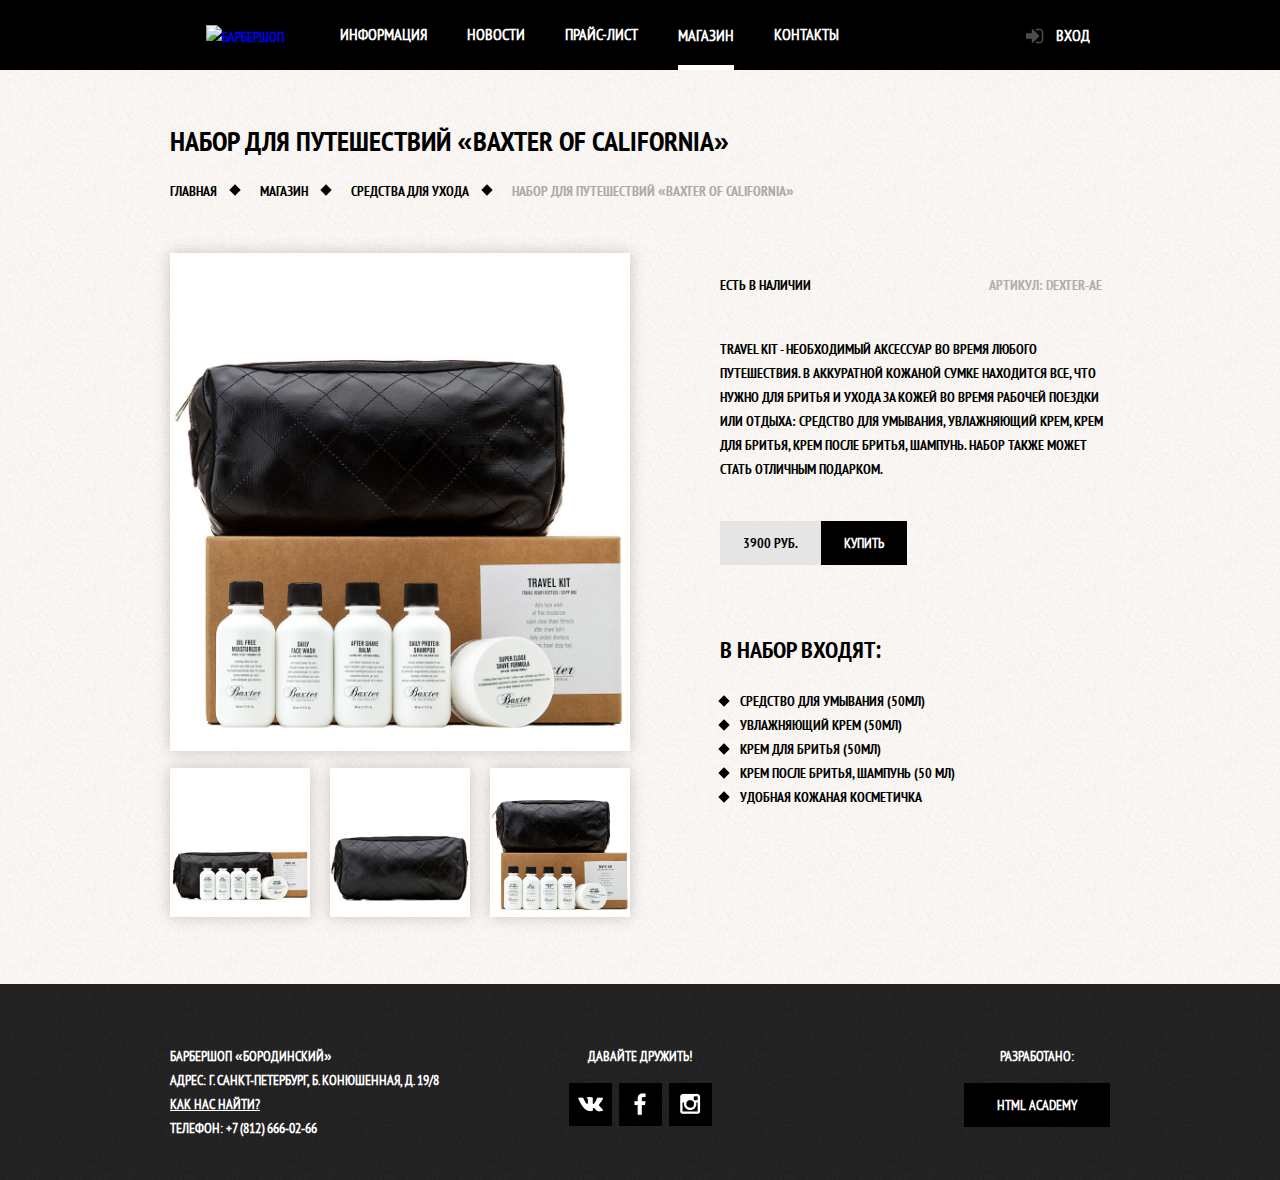
==== commit 5947220c: "поправила названия img" ====
--- a/barbershop-item.html
+++ b/barbershop-item.html
@@ -52,12 +52,12 @@
 
     <section class="content clearfix">
         <div class="item-gallery">
-            <div class="item-big-img"><img src="img/layer 47.jpg" width="460" height="498"
+            <div class="item-big-img"><img src="img/layer47.jpg" width="460" height="498"
                                            alt="Набор для путешествий «Baxter of california»"></div>
             <ul class="item-small-img">
-                <li><img src="img/layer 45.jpg" width="140" height="149" alt="Набор для путешествий «Baxter of california»"></li>
-                <li><img src="img/layer 46.jpg" width="140" height="149" alt="Набор для путешествий «Baxter of california»"></li>
-                <li><img src="img/layer 47.jpg" width="140" height="149" alt="Набор для путешествий «Baxter of california»"></li>
+                <li><img src="img/layer45.jpg" width="140" height="149" alt="Набор для путешествий «Baxter of california»"></li>
+                <li><img src="img/layer46.jpg" width="140" height="149" alt="Набор для путешествий «Baxter of california»"></li>
+                <li><img src="img/layer47.jpg" width="140" height="149" alt="Набор для путешествий «Baxter of california»"></li>
             </ul>
         </div>
 
--- a/css/style.css
+++ b/css/style.css
@@ -25,7 +25,7 @@
 }
 
 h1{
-    line-height: 40px;
+    line-height: 36px;
     color: #000000;
     margin: 0;
     margin-bottom: 20px;
@@ -68,7 +68,7 @@
 .main-header {
     min-height: 70px;
     background-color: #000000;
-    margin-bottom: 60px;
+    margin-bottom: 53px;
     color: #ffffff;
 }
 
@@ -105,6 +105,7 @@
     display: block;
     font-size: 16px;
     color: #ffffff;
+    line-height: 19px;
 }
 
 .main-navigation a:hover {
@@ -116,7 +117,7 @@
 .main-navigation .active {
     position: relative;
 
-    background-color: none;
+    background-color: transparent;
 }
 
 .main-navigation .active a:hover {
@@ -248,7 +249,7 @@
     margin-bottom: 35px;
     padding: 50px 80px;
     color: #000000;
-    background: url("../img/layer 17 copy.png") no-repeat center,
+    background: url("../img/layer17copy.png") no-repeat center,
     #f8f5f2 url("../img/barbershop-index.png");
     font-family: "PT Sans Narrow Bold", "Arial", sans-serif;
 }
@@ -267,7 +268,7 @@
 .index-content-title {
     margin: 0;
     margin-bottom: 25px;
-font-family: "PT Sans Narrow Bold", "Arial", sans-serif;
+    font-family: "PT Sans Narrow Bold", "Arial", sans-serif;
     font-size: 24px;
     line-height: 29px;
 }
@@ -421,6 +422,9 @@
 }
 
 
+.filter-items label {
+    padding-left: 40px;
+}
 
 .filter-items{
     width: 220px;
@@ -434,8 +438,6 @@
 
 .filter-checkbox, .filter-radio {
     padding-bottom: 15px;
-    padding-left: 40px;
-    position: relative;
     font-family: "PT Sans Narrow Bold", "Arial", "sans-serif";
     font-size: 14px;
     line-height: 24px;
@@ -443,33 +445,73 @@
 
 .filter-checkbox label:hover, .filter-radio label:hover{
     color: #663d15;
-}
-
-.filter-checkbox:disabled, .filter-radio:disabled{
-    opacity: 0.5;
-}
-
-.filter-checkbox input, .filter-radio input{
+    cursor: pointer;
+}
+
+
+input[type="checkbox"], input[type="radio"]{
     display: none;
 }
-
-
-.filter-checkbox::before, .filter-radio::before{
+input[type="checkbox"] + label, input[type="radio"] + label{
+position: relative;
+
+}
+
+.filter-brands input[type="checkbox"] + label::before{
     content: '';
-    position: absolute;
-    left: 0px;
-    width: 18px;
-    height: 18px;
-    border: 2px solid #000000;
     display: block;
-    cursor: pointer;
-    background: url("../img/sprite.png");
-    background-position: -7px -7px;
-
-}
-
-.filter-radio::before{
-    border-radius: 50%;
+    width: 20px;
+    height: 20px;
+    background: url("../img/sprite-checkbox.png") 0 0 no-repeat;
+    position: absolute;
+    top:0;
+    left: 0;
+}
+.filter-brands input[type="checkbox"]:checked+label::before {
+    background: url("../img/sprite-checkbox.png") 0 -20px no-repeat;
+}
+
+.filter-brands input[type="checkbox"]:disabled+label::before {
+    background: url("../img/sprite-checkbox.png") 0 -80px no-repeat;
+}
+
+.filter-brands input[type="checkbox"]:checked:disabled+label::before {
+    background: url("../img/sprite-checkbox.png") 0 -100px no-repeat;
+}
+
+input:disabled +label{
+    color: #aba9a7;
+
+}
+input:disabled +label:hover{
+    color: #aba9a7;
+    cursor: default;
+
+}
+
+
+.filter-group input[type="radio"]:checked + label::before{
+    background: url("../img/sprite-checkbox.png") 0 -60px no-repeat;
+}
+
+.filter-group input[type="radio"] + label::before {
+    content: '';
+    display: block;
+    width: 20px;
+    height: 20px;
+    position: absolute;
+    top:0;
+    left: 0;
+    background: url("../img/sprite-checkbox.png") 0 -40px no-repeat;
+}
+
+.filter-group input[type="radio"]:disabled + label::before{
+    background: url("../img/sprite-checkbox.png") 0 -120px no-repeat;
+    color: #aeacaa;
+}
+
+.filter-group input[type="radio"]:disabled:checked + label::before{
+    background: url("../img/sprite-checkbox.png") 0 -140px no-repeat;
 }
 
 
@@ -500,6 +542,9 @@
     margin-right:0 ;
 }
 
+.catalog-item:hover{
+    box-shadow: 0 0 25px rgba(0,1,1,0.3);
+}
 
 a.catalog-item-title{
     font-family: "PT Sans Narrow Bold", "Arial", "sans-serif";
@@ -521,14 +566,16 @@
 .catalog-item-buy{
     padding-left: 15px;
     font-family: "PT Sans Narrow Bold", "Arial", "sans-serif";
-    font-size: 14px;
+
     line-height: 24px;
     padding-bottom: 15px;
+    font-size: 0;
 
 }
 
 span.price{
 padding: 10px 23px;
+    font-size: 14px;
 }
 
 
@@ -543,7 +590,7 @@
     width: 45px;
     min-height: 25px;
     text-align: center;
-    padding: 10px 0px;
+    padding: 10px 0;
     border: none;
     outline: none;
     cursor: pointer;
@@ -571,7 +618,7 @@
 .breadcrumbs {
     margin: 0;
     padding: 0;
-    font-family: "PT Sans Narrow Bold";
+    font-family: "PT Sans Narrow Bold", sans-serif;
     list-style: none;
 }
 
@@ -621,6 +668,7 @@
     font-family: "PT Sans Narrow Bold", "Arial", sans-serif;
     font-size: 14px;
     line-height: 24px;
+    margin-top: 20px;
 }
 .item-gallery {
     float: left;
@@ -645,7 +693,7 @@
 }
 
 .item-small-img li:last-child {
-    padding-right: 0px;
+    padding-right: 0;
 }
 
 .item-info{
@@ -684,7 +732,7 @@
 
 .item-buy{
 margin-bottom: 70px;
-
+font-size: 0;
 }
 
 
@@ -696,7 +744,7 @@
     color: #000000;
     vertical-align: top;
     text-align: center;
-
+    font-size: 14px;
 }
 
 
@@ -893,12 +941,12 @@
 }
 
 .social-btn-vk{
-    background-position: 1px -231px;
+    background-position: -1px -229px;
 }
 
 .social-btn-fb {
 
-    background-position: 1px -149px;
+    background-position: 5px -149px;
 }
 
 .social-btn-inst {
@@ -910,12 +958,12 @@
 
 .social-btn-vk:hover {
 
-    background-position: 6px -263px;
+    background-position: 5px -260px;
 }
 
 .social-btn-fb:hover {
 
-    background-position: 6px -112px;
+    background-position: 10px -112px;
 }
 
 .social-btn-inst:hover {
@@ -962,4 +1010,200 @@
 
 
 
-
+/* Всплывающая форма */
+
+.modal-content {
+    position: absolute;
+    top: 120px;
+    left: 50%;
+display: none;
+
+    width: 300px;
+    margin-left: -230px;
+    padding: 50px 80px;
+
+    color: #000000;
+
+    background: #f8f3f0 url("img/pattern-white.jpg");
+    box-shadow: 0 30px 50px rgba(0, 0, 0, 0.7);
+}
+
+.modal-content-map {
+    position: fixed;
+    top: 50%;
+    left: 50%;
+    display: none;
+
+    width: 766px;
+    height: 561px;
+    margin-top: -280px;
+    margin-left: -390px;
+
+    background: #e9e5dc url("../img/map.jpg");
+    border: 7px solid white;
+    box-shadow: 0 30px 50px rgba(0, 0, 0, 0.7);
+}
+
+.modal-content-close {
+    position: absolute;
+    top: 0;
+    right: -34px;
+
+    width: 22px;
+    height: 22px;
+
+    font-size: 0;
+
+    background-color: transparent;
+    border: 0;
+    outline: 0;
+    cursor: pointer;
+}
+
+.modal-content-close::before,
+.modal-content-close::after {
+    content: "";
+    position: absolute;
+    top: 10px;
+    left: 2px;
+
+    width: 19px;
+    height: 3px;
+    background-color: #d0d0d0;
+    border-radius: 1px;
+}
+
+.modal-content-close::before {
+    transform: rotate(45deg);
+}
+
+.modal-content-close::after {
+    transform: rotate(-45deg);
+}
+
+.modal-content h2 {
+    margin: 0;
+    margin-bottom: 20px;
+
+    font-size: 30px;
+    line-height: 42px;
+    font-family: "PT Sans Narrow Bold", "Arial", "sans-serif";
+}
+
+.modal-content p {
+    margin: 0;
+margin-bottom: -20px;
+    font-family: "PT Sans Narrow Bold", "Arial", "sans-serif";
+}
+
+.modal-content .login-form {
+    margin-top: 30px;
+    margin-bottom: 10px;
+}
+
+.login-form input[type="text"],
+.login-form input[type="password"] {
+    width: 236px;
+    margin: 0;
+    margin-bottom: 10px;
+    padding: 10px 20px;
+    padding-right: 40px;
+
+    font-size: 14px;
+    line-height: 24px;
+    font-family: "PT Sans Narrow", "Arial", sans-serif;
+    color: #000000;
+    text-transform: uppercase;
+
+    background-color: #f9f6f3;
+    border: 2px solid #000000;
+    outline: none;
+    position: relative;
+}
+
+.login-form input:focus {
+    border-color: #663d15;
+}
+
+input[type="password"] + label::after{
+    background: url("../img/user.png") no-repeat 0 0;
+    content: '';
+    display: block;
+    width: 20px;
+    height: 20px;
+    position: absolute;
+    top: -105px;
+    left: 270px;
+}
+
+
+input[type="password"] + label::before{
+    background: url("../img/locked.png") 0 0 no-repeat;
+    content: '';
+    display: block;
+    width: 20px;
+    height: 20px;
+    position: absolute;
+    top: -45px;
+    left: 270px;
+}
+
+.login-form .restore {
+    float: right;
+text-decoration: underline;
+    color: #000000;
+}
+
+.login-form .btn {
+    width: 100%;
+    margin-top: 15px;
+}
+
+.login-checkbox input[type="checkbox"] {
+    display: none;
+}
+
+.login-checkbox {
+    position: relative;
+
+    padding-left: 30px;
+
+    cursor: pointer;
+}
+
+.login-checkbox:hover {
+    color: #663d15;
+}
+
+.login-checkbox input[type="checkbox"] + .checkbox-indicator {
+    position: absolute;
+    top: -3px;
+    left: 0;
+
+    width: 17px;
+    height: 17px;
+
+    border: 2px solid #000000;
+}
+
+.login-checkbox input[type="checkbox"]:checked + .checkbox-indicator::before,
+.login-checkbox input[type="checkbox"]:checked + .checkbox-indicator::after {
+    content: "";
+    position: absolute;
+    top: 8px;
+    left: 1px;
+
+    width: 15px;
+    height: 2px;
+
+    background-color: #000000;
+}
+
+.login-checkbox input[type="checkbox"]:checked + .checkbox-indicator::before {
+    transform: rotate(45deg);
+}
+
+.login-checkbox input[type="checkbox"]:checked + .checkbox-indicator::after {
+    transform: rotate(-45deg);
+}
+
